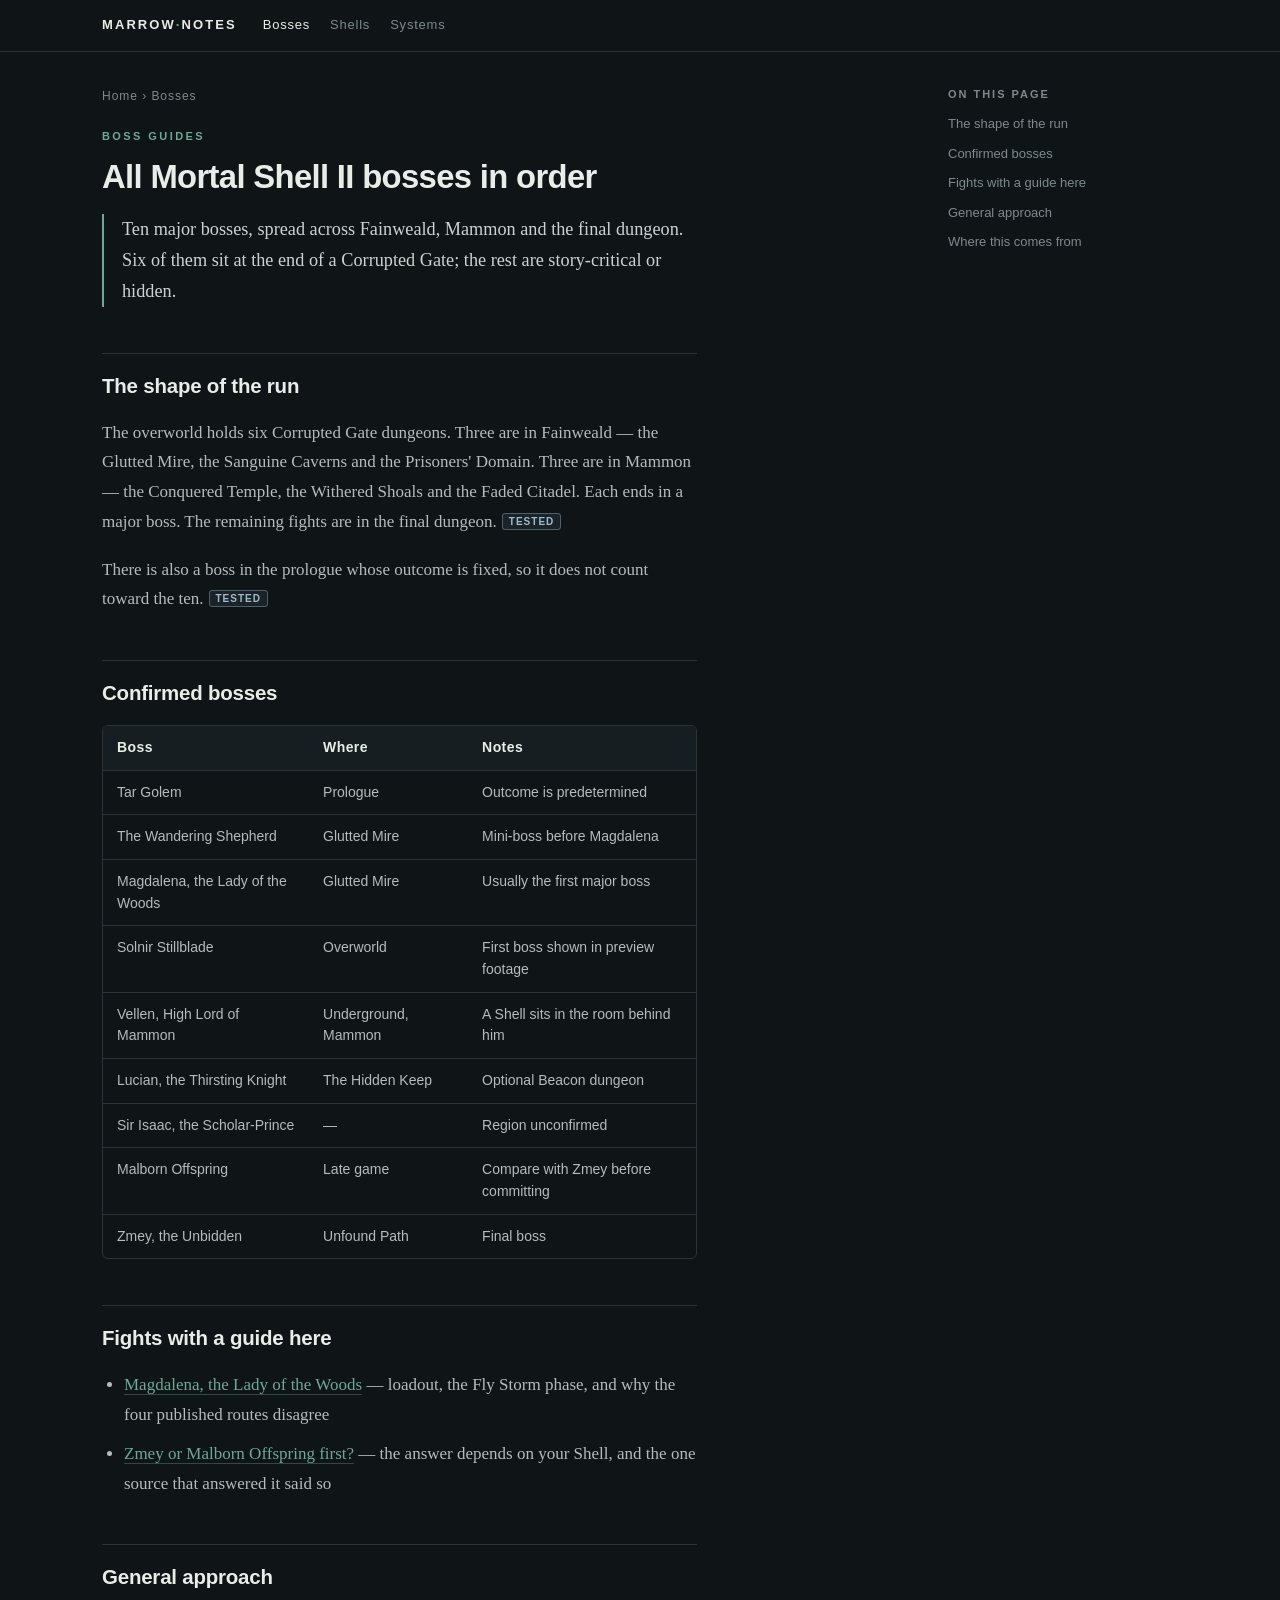
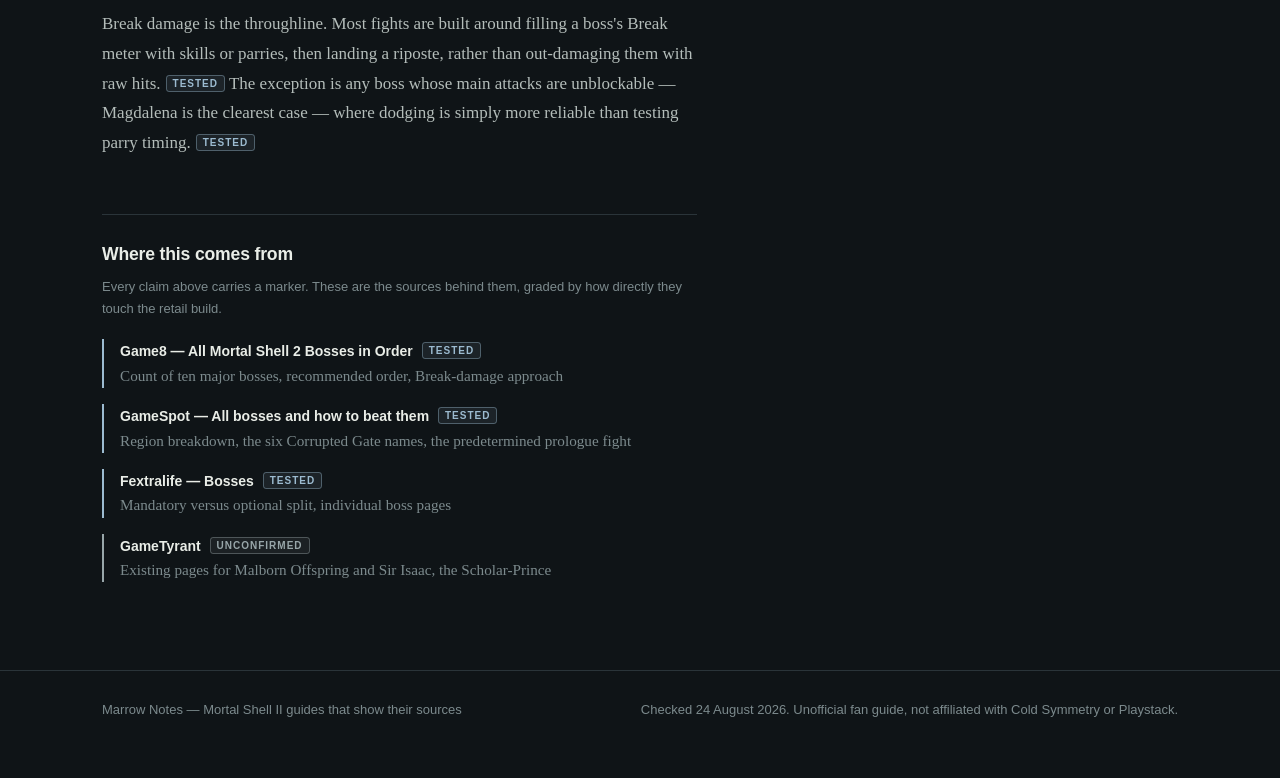
==== site/bosses/index.html @ 9f27d315 "feat: Marrow Notes 静态站 + GitHub Pages 部署 12 个页面的 Mortal Shell II 攻略站，Python 生成，无外部依赖。 canonical base" ====
<!DOCTYPE html>
<html lang="en">
<head>
<meta charset="utf-8">
<meta name="viewport" content="width=device-width, initial-scale=1">
<title>All Mortal Shell II bosses in order | Marrow Notes</title>
<meta name="description" content="The ten major bosses of Mortal Shell II, the region each one sits in, and which fights are optional. Includes the six Corrupted Gate dungeons.">
<link rel="canonical" href="https://kevin-wei-sudo.github.io/marrow-notes/bosses/index.html">
<meta name="robots" content="index, follow">
<meta property="og:type" content="article">
<meta property="og:title" content="All Mortal Shell II bosses in order | Marrow Notes">
<meta property="og:description" content="The ten major bosses of Mortal Shell II, the region each one sits in, and which fights are optional. Includes the six Corrupted Gate dungeons.">
<meta property="og:url" content="https://kevin-wei-sudo.github.io/marrow-notes/bosses/index.html">
<meta property="og:site_name" content="Marrow Notes">
<meta name="twitter:card" content="summary_large_image">
<meta name="twitter:title" content="All Mortal Shell II bosses in order | Marrow Notes">
<meta name="twitter:description" content="The ten major bosses of Mortal Shell II, the region each one sits in, and which fights are optional. Includes the six Corrupted Gate dungeons.">
<script type="application/ld+json">{"@context":"https://schema.org","@type":"Article","headline":"All Mortal Shell II bosses in order","description":"The ten major bosses of Mortal Shell II, the region each one sits in, and which fights are optional. Includes the six Corrupted Gate dungeons.","inLanguage":"en","dateModified":"2026-08-24","publisher":{"@type":"Organization","name":"Marrow Notes"}}</script>
<link rel="stylesheet" href="../assets/site.css">
</head>
<body>
<a class="skip" href="#main">Skip to content</a>
<header class="bar"><div class="bar-in">
  <a class="brand" href="../index.html">Marrow<span>&#183;</span>Notes</a>
  <nav class="nav" aria-label="Main"><a href="../bosses/index.html" aria-current="page">Bosses</a><a href="../shells/index.html">Shells</a><a href="../systems/index.html">Systems</a></nav>
</div></header>

<div class="wrap"><div class="cols">
<main id="main">
<nav class="crumb" aria-label="Breadcrumb"><a href="../index.html">Home</a> &rsaquo; Bosses</nav>
<p class="eyebrow">Boss guides</p>
<h1>All Mortal Shell II bosses in order</h1>
<p class="lede">Ten major bosses, spread across Fainweald, Mammon and the final dungeon. Six of them sit at the end of a Corrupted Gate; the rest are story-critical or hidden.</p>
<h2 id="the-shape-of-the-run">The shape of the run</h2>
<p>The overworld holds six Corrupted Gate dungeons. Three are in Fainweald — the Glutted Mire, the Sanguine Caverns and the Prisoners&#x27; Domain. Three are in Mammon — the Conquered Temple, the Withered Shoals and the Faded Citadel. Each ends in a major boss. The remaining fights are in the final dungeon.<span class="mk mk-t2" title="Reported by a guide site working from the retail build">Tested</span></p>
<p>There is also a boss in the prologue whose outcome is fixed, so it does not count toward the ten.<span class="mk mk-t2" title="Reported by a guide site working from the retail build">Tested</span></p>
<h2 id="confirmed-bosses">Confirmed bosses</h2>
<div class="tw"><table><thead><tr><th>Boss</th><th>Where</th><th>Notes</th></tr></thead><tbody><tr><td>Tar Golem</td><td>Prologue</td><td>Outcome is predetermined</td></tr><tr><td>The Wandering Shepherd</td><td>Glutted Mire</td><td>Mini-boss before Magdalena</td></tr><tr><td>Magdalena, the Lady of the Woods</td><td>Glutted Mire</td><td>Usually the first major boss</td></tr><tr><td>Solnir Stillblade</td><td>Overworld</td><td>First boss shown in preview footage</td></tr><tr><td>Vellen, High Lord of Mammon</td><td>Underground, Mammon</td><td>A Shell sits in the room behind him</td></tr><tr><td>Lucian, the Thirsting Knight</td><td>The Hidden Keep</td><td>Optional Beacon dungeon</td></tr><tr><td>Sir Isaac, the Scholar-Prince</td><td>—</td><td>Region unconfirmed</td></tr><tr><td>Malborn Offspring</td><td>Late game</td><td>Compare with Zmey before committing</td></tr><tr><td>Zmey, the Unbidden</td><td>Unfound Path</td><td>Final boss</td></tr></tbody></table></div>
<h2 id="fights-with-a-guide-here">Fights with a guide here</h2>
<ul><li><a href="../bosses/magdalena.html">Magdalena, the Lady of the Woods</a> — loadout, the Fly Storm phase, and why the four published routes disagree</li><li><a href="../bosses/zmey-or-malborn.html">Zmey or Malborn Offspring first?</a> — the answer depends on your Shell, and the one source that answered it said so</li></ul>
<h2 id="general-approach">General approach</h2>
<p>Break damage is the throughline. Most fights are built around filling a boss&#x27;s Break meter with skills or parries, then landing a riposte, rather than out-damaging them with raw hits.<span class="mk mk-t2" title="Reported by a guide site working from the retail build">Tested</span> The exception is any boss whose main attacks are unblockable — Magdalena is the clearest case — where dodging is simply more reliable than testing parry timing.<span class="mk mk-t2" title="Reported by a guide site working from the retail build">Tested</span></p>
<section class="src"><h2 id="where-this-comes-from">Where this comes from</h2><p class="hint">Every claim above carries a marker. These are the sources behind them, graded by how directly they touch the retail build.</p><ol><li class="s-t2"><span class="nm">Game8 — All Mortal Shell 2 Bosses in Order <span class="mk mk-t2" title="Reported by a guide site working from the retail build">Tested</span></span><span class="wh">Count of ten major bosses, recommended order, Break-damage approach</span></li><li class="s-t2"><span class="nm">GameSpot — All bosses and how to beat them <span class="mk mk-t2" title="Reported by a guide site working from the retail build">Tested</span></span><span class="wh">Region breakdown, the six Corrupted Gate names, the predetermined prologue fight</span></li><li class="s-t2"><span class="nm">Fextralife — Bosses <span class="mk mk-t2" title="Reported by a guide site working from the retail build">Tested</span></span><span class="wh">Mandatory versus optional split, individual boss pages</span></li><li class="s-t3"><span class="nm">GameTyrant <span class="mk mk-t3" title="Single source, or a claim we could not cross-check">Unconfirmed</span></span><span class="wh">Existing pages for Malborn Offspring and Sir Isaac, the Scholar-Prince</span></li></ol></section>
</main>
<nav class="toc" aria-label="On this page"><p class="toc-t">On this page</p><ul><li><a href="#the-shape-of-the-run">The shape of the run</a></li><li><a href="#confirmed-bosses">Confirmed bosses</a></li><li><a href="#fights-with-a-guide-here">Fights with a guide here</a></li><li><a href="#general-approach">General approach</a></li><li><a href="#where-this-comes-from">Where this comes from</a></li></ul></nav>
</div></div>

<footer><div class="foot">
  <span>Marrow Notes &mdash; Mortal Shell II guides that show their sources</span>
  <span>Checked 24 August 2026. Unofficial fan guide, not affiliated with Cold Symmetry or Playstack.</span>
</div></footer>
</body>
</html>
---- site/assets/site.css ----
:root{
  --ink:#0F1417; --stone:#171E22; --raise:#1D262B; --line:#2A3439;
  --ash:#B4BDBA; --bone:#E9EDE7; --slate:#7C8A8D;
  --verdigris:#6FA894; --ochre:#C99A4B; --steel:#84A3B8;
  --sans:"Helvetica Neue",Inter,Arial,system-ui,sans-serif;
  --serif:"Iowan Old Style","Palatino Linotype",Palatino,Georgia,serif;
  --wrap:1120px;
}
*{box-sizing:border-box}
html{-webkit-text-size-adjust:100%}
body{
  margin:0;background:var(--ink);color:var(--ash);
  font-family:var(--serif);font-size:17px;line-height:1.75;
  overflow-wrap:break-word;
}
a{color:var(--verdigris);text-decoration:none;border-bottom:1px solid rgba(111,168,148,.35)}
a:hover{border-bottom-color:var(--verdigris)}
a:focus-visible{outline:2px solid var(--verdigris);outline-offset:3px;border-radius:2px}
img{max-width:100%}

.skip{position:absolute;left:-9999px}
.skip:focus{left:12px;top:12px;background:var(--raise);color:var(--bone);padding:8px 14px;z-index:20;border-radius:4px}

.bar{border-bottom:1px solid var(--line);background:var(--ink);position:sticky;top:0;z-index:10}
.bar-in{max-width:var(--wrap);margin:0 auto;padding:14px 22px;display:flex;flex-wrap:wrap;gap:14px 26px;align-items:baseline}
.brand{font-family:var(--sans);font-weight:600;letter-spacing:.16em;text-transform:uppercase;font-size:13px;color:var(--bone);border:0}
.brand span{color:var(--verdigris)}
.nav{display:flex;gap:20px;font-family:var(--sans);font-size:13px;letter-spacing:.06em}
.nav a{color:var(--slate);border:0}
.nav a:hover,.nav a[aria-current]{color:var(--bone)}

.wrap{max-width:var(--wrap);margin:0 auto;padding:0 22px}
.cols{display:grid;grid-template-columns:1fr;gap:36px;padding:34px 0 72px}
@media(min-width:960px){.cols{grid-template-columns:minmax(0,1fr) 230px;gap:56px}}

main{min-width:0;max-width:70ch}
.crumb{font-family:var(--sans);font-size:12px;letter-spacing:.08em;color:var(--slate);margin:0 0 20px}
.crumb a{color:var(--slate);border:0}
.crumb a:hover{color:var(--ash)}
.eyebrow{font-family:var(--sans);font-size:11px;font-weight:600;letter-spacing:.22em;text-transform:uppercase;color:var(--verdigris);margin:0 0 12px}
h1{font-family:var(--sans);font-weight:600;font-size:2.05rem;line-height:1.15;letter-spacing:-.02em;color:var(--bone);margin:0 0 18px}
.lede{font-size:1.14rem;line-height:1.7;color:#CBD3D0;margin:0 0 8px;border-left:2px solid var(--verdigris);padding-left:18px}
h2{font-family:var(--sans);font-weight:600;font-size:1.28rem;letter-spacing:-.01em;color:var(--bone);margin:46px 0 14px;padding-top:14px;border-top:1px solid var(--line)}
h3{font-family:var(--sans);font-weight:600;font-size:1.02rem;color:var(--bone);margin:28px 0 8px}
p{margin:0 0 18px}
ul,ol{margin:0 0 18px;padding-left:22px}
li{margin:0 0 9px}
strong{color:var(--bone);font-weight:600}
code{font-family:ui-monospace,SFMono-Regular,Menlo,monospace;font-size:.88em;background:var(--raise);padding:2px 6px;border-radius:3px;color:#D6DEDA}

.tw{overflow-x:auto;margin:0 0 22px;border:1px solid var(--line);border-radius:6px}
table{border-collapse:collapse;width:100%;font-family:var(--sans);font-size:14px;line-height:1.55}
th,td{text-align:left;padding:11px 14px;border-bottom:1px solid var(--line);vertical-align:top}
th{color:var(--bone);font-weight:600;letter-spacing:.03em;background:var(--stone);white-space:nowrap}
tr:last-child td{border-bottom:0}

.mk{font-family:var(--sans);font-size:10px;font-weight:600;letter-spacing:.1em;text-transform:uppercase;
  padding:2px 6px;border-radius:3px;margin-left:5px;white-space:nowrap;vertical-align:2px;border:1px solid}
.mk-t1{color:#8FCBB4;border-color:rgba(143,203,180,.4);background:rgba(143,203,180,.09)}
.mk-t2{color:#9CBBD0;border-color:rgba(156,187,208,.4);background:rgba(156,187,208,.09)}
.mk-t3{color:#98A6A9;border-color:rgba(152,166,169,.4);background:rgba(152,166,169,.09)}
.mk-ugc{color:#B6A9C9;border-color:rgba(182,169,201,.4);background:rgba(182,169,201,.09)}

.call{border-left:3px solid var(--ochre);background:var(--stone);padding:16px 20px;margin:0 0 22px;border-radius:0 6px 6px 0}
.call .lab{display:block;font-family:var(--sans);font-size:11px;font-weight:600;letter-spacing:.18em;text-transform:uppercase;color:var(--ochre);margin-bottom:7px}
.call p{margin:0;font-size:.97rem}
.call-unconfirmed{border-left-color:var(--slate)}
.call-unconfirmed .lab{color:var(--slate)}

.src{margin:56px 0 0;border-top:1px solid var(--line);padding-top:24px}
.src h2{border:0;margin:0 0 6px;padding:0;font-size:1.1rem}
.src .hint{font-family:var(--sans);font-size:13px;color:var(--slate);margin:0 0 18px}
.src ol{list-style:none;padding:0;margin:0}
.src li{border-left:2px solid var(--line);padding:0 0 0 16px;margin:0 0 16px}
.src li.s-t1{border-left-color:#8FCBB4}
.src li.s-t2{border-left-color:#9CBBD0}
.src li.s-t3{border-left-color:#98A6A9}
.src li.s-ugc{border-left-color:#B6A9C9}
.src .nm{display:block;font-family:var(--sans);font-size:14px;font-weight:600;color:var(--bone)}
.src .wh{display:block;font-size:.95rem;color:var(--slate);line-height:1.6}

.toc{font-family:var(--sans);font-size:13px;line-height:1.5}
@media(min-width:960px){.toc{position:sticky;top:78px;align-self:start}}
.toc-t{font-size:11px;font-weight:600;letter-spacing:.18em;text-transform:uppercase;color:var(--slate);border:0;margin:0 0 12px;padding:0}
.toc ul{list-style:none;margin:0;padding:0}
.toc li{margin:0 0 10px}
.toc a{color:var(--slate);border:0;display:block}
.toc a:hover{color:var(--bone)}

.cards{list-style:none;padding:0;margin:0 0 22px}
.cards li{margin:0 0 12px}
.cards a{display:block;background:var(--stone);border:1px solid var(--line);border-left:3px solid var(--verdigris);
  border-radius:0 6px 6px 0;padding:15px 18px;color:var(--bone);font-family:var(--sans);font-size:15px;font-weight:600}
.cards a:hover{background:var(--raise)}
.cards .sub{display:block;font-family:var(--serif);font-weight:400;font-size:15px;color:var(--slate);margin-top:4px;line-height:1.6}

footer{border-top:1px solid var(--line);margin-top:0}
.foot{max-width:var(--wrap);margin:0 auto;padding:28px 22px 56px;font-family:var(--sans);font-size:13px;color:var(--slate);
  display:flex;flex-wrap:wrap;gap:10px 28px;justify-content:space-between}
.foot a{color:var(--slate)}

@media(max-width:600px){
  body{font-size:16px}
  h1{font-size:1.62rem}
  .lede{font-size:1.05rem;padding-left:14px}
  h2{font-size:1.16rem;margin-top:38px}
  .bar-in{padding:12px 18px;gap:10px 18px}
  .nav{gap:14px;font-size:12px;flex-wrap:wrap}
  .wrap{padding:0 18px}
  .cols{padding:26px 0 48px}
  .mk{margin-left:4px}
}
@media(prefers-reduced-motion:reduce){*{animation:none!important;transition:none!important}}
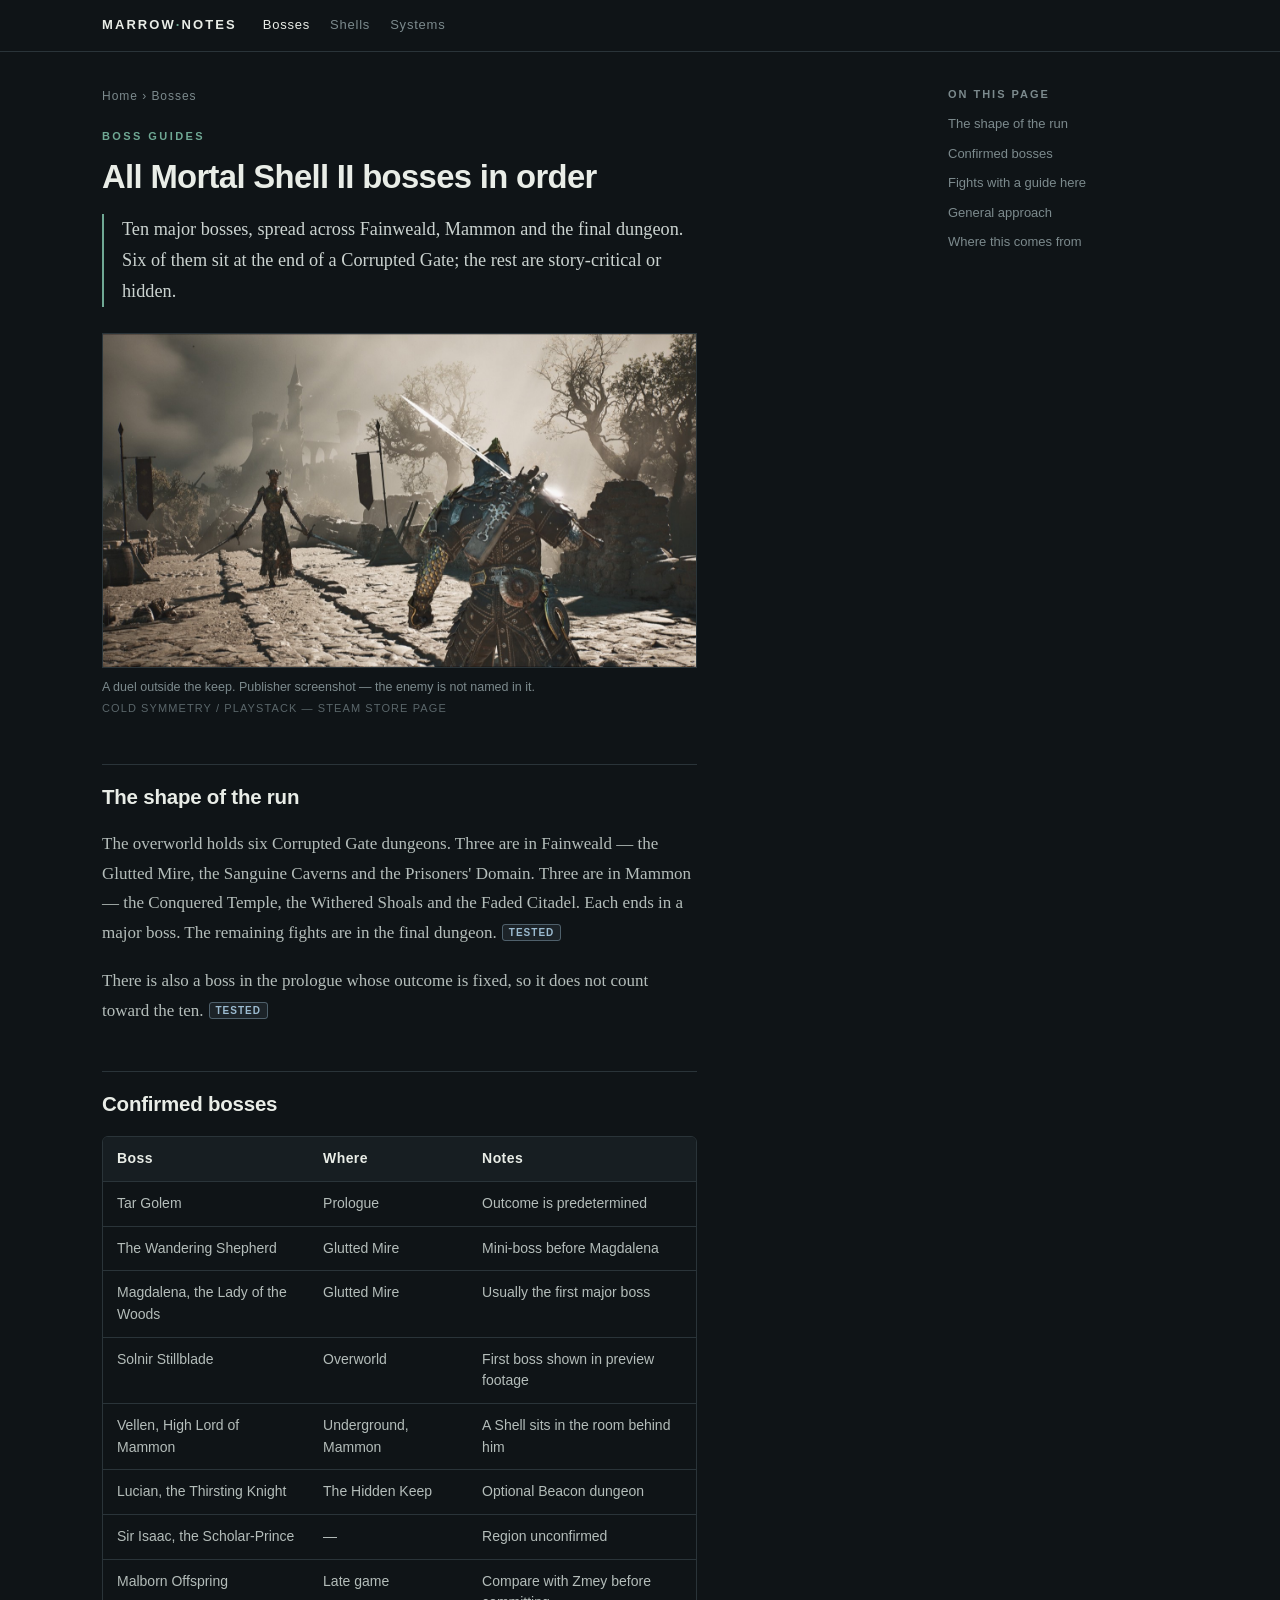
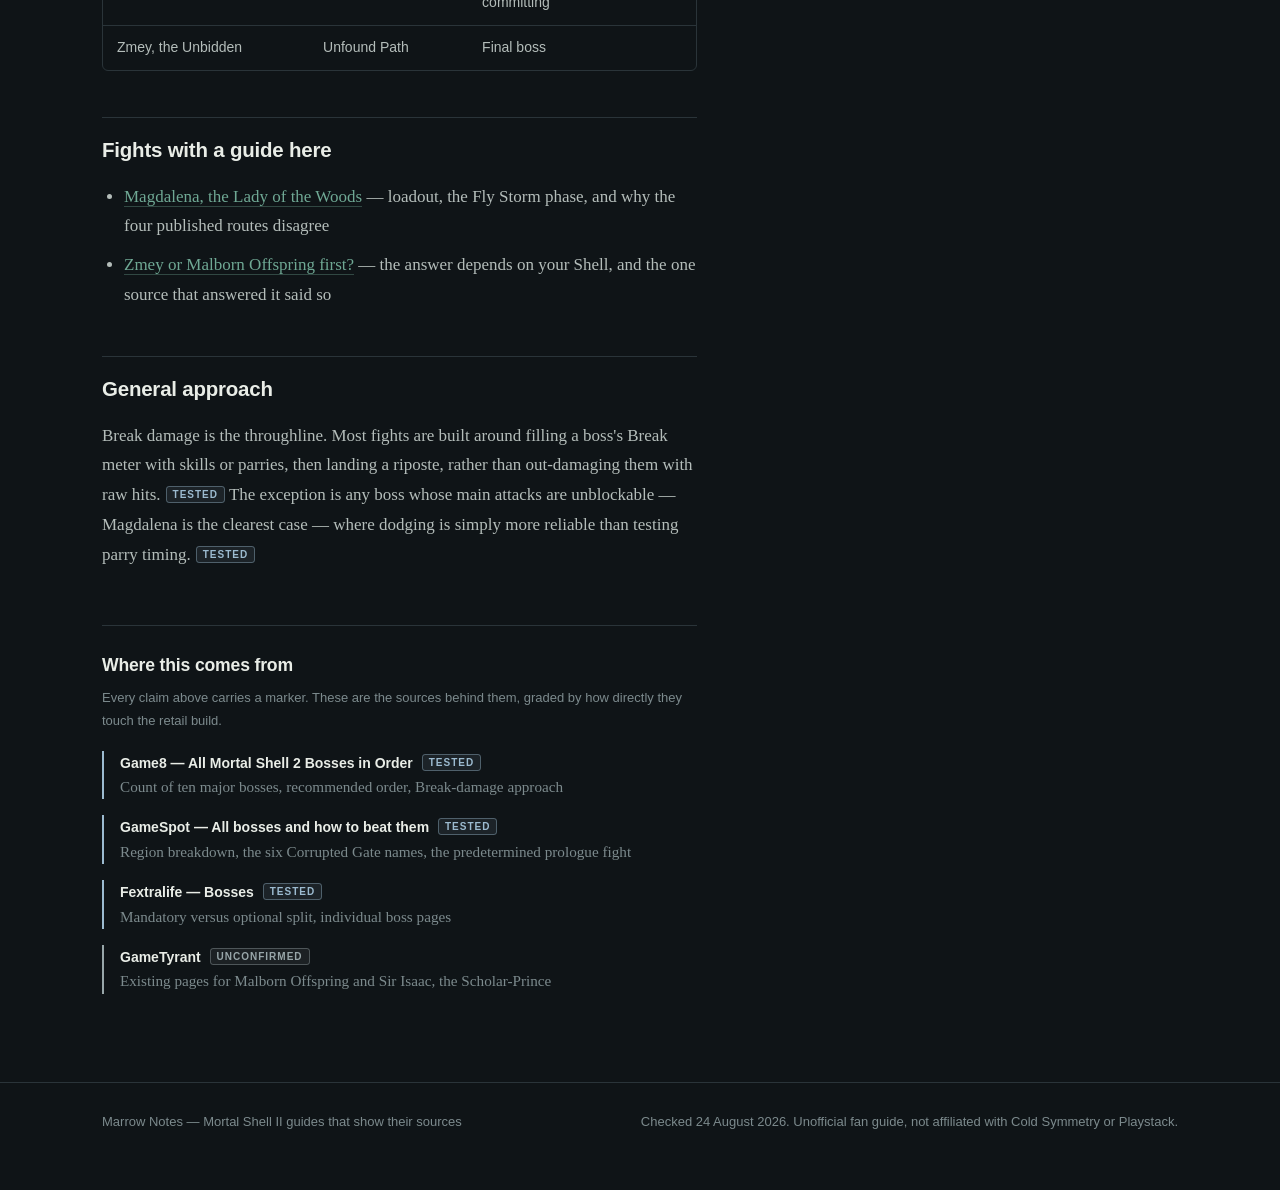
==== commit 34c25334: "feat: 加入发行商官方截图作页面配图 7 张取自 Steam 商店页 (app 2584270), 版权属 Cold Symmetry / Playstack, 每张图注带来源标注, README" ====
--- a/site/bosses/index.html
+++ b/site/bosses/index.html
@@ -12,11 +12,19 @@
 <meta property="og:description" content="The ten major bosses of Mortal Shell II, the region each one sits in, and which fights are optional. Includes the six Corrupted Gate dungeons.">
 <meta property="og:url" content="https://kevin-wei-sudo.github.io/marrow-notes/bosses/index.html">
 <meta property="og:site_name" content="Marrow Notes">
+<meta property="og:image" content="https://kevin-wei-sudo.github.io/marrow-notes/og/bosses-index.jpg">
+<meta property="og:image:type" content="image/jpeg">
+<meta property="og:image:width" content="1200">
+<meta property="og:image:height" content="630">
+<meta property="og:image:alt" content="All Mortal Shell II bosses in order — Marrow Notes">
 <meta name="twitter:card" content="summary_large_image">
 <meta name="twitter:title" content="All Mortal Shell II bosses in order | Marrow Notes">
 <meta name="twitter:description" content="The ten major bosses of Mortal Shell II, the region each one sits in, and which fights are optional. Includes the six Corrupted Gate dungeons.">
+<meta name="twitter:image" content="https://kevin-wei-sudo.github.io/marrow-notes/og/bosses-index.jpg">
 <script type="application/ld+json">{"@context":"https://schema.org","@type":"Article","headline":"All Mortal Shell II bosses in order","description":"The ten major bosses of Mortal Shell II, the region each one sits in, and which fights are optional. Includes the six Corrupted Gate dungeons.","inLanguage":"en","dateModified":"2026-08-24","publisher":{"@type":"Organization","name":"Marrow Notes"}}</script>
 <link rel="stylesheet" href="../assets/site.css">
+<link rel="icon" href="../assets/favicon.svg" type="image/svg+xml">
+<link rel="apple-touch-icon" href="../assets/apple-touch-icon.png">
 </head>
 <body>
 <a class="skip" href="#main">Skip to content</a>
@@ -31,6 +39,7 @@
 <p class="eyebrow">Boss guides</p>
 <h1>All Mortal Shell II bosses in order</h1>
 <p class="lede">Ten major bosses, spread across Fainweald, Mammon and the final dungeon. Six of them sit at the end of a Corrupted Gate; the rest are story-critical or hidden.</p>
+<figure class="hero"><img src="../shots/castle-duel.jpg" width="1400" height="788" alt="A duel outside the keep. Publisher screenshot — the enemy is not named in it." loading="lazy" decoding="async"><figcaption>A duel outside the keep. Publisher screenshot — the enemy is not named in it. <span class="credit">Cold Symmetry / Playstack — Steam store page</span></figcaption></figure>
 <h2 id="the-shape-of-the-run">The shape of the run</h2>
 <p>The overworld holds six Corrupted Gate dungeons. Three are in Fainweald — the Glutted Mire, the Sanguine Caverns and the Prisoners&#x27; Domain. Three are in Mammon — the Conquered Temple, the Withered Shoals and the Faded Citadel. Each ends in a major boss. The remaining fights are in the final dungeon.<span class="mk mk-t2" title="Reported by a guide site working from the retail build">Tested</span></p>
 <p>There is also a boss in the prologue whose outcome is fixed, so it does not count toward the ten.<span class="mk mk-t2" title="Reported by a guide site working from the retail build">Tested</span></p>
--- a/site/assets/site.css
+++ b/site/assets/site.css
@@ -40,6 +40,10 @@
 .eyebrow{font-family:var(--sans);font-size:11px;font-weight:600;letter-spacing:.22em;text-transform:uppercase;color:var(--verdigris);margin:0 0 12px}
 h1{font-family:var(--sans);font-weight:600;font-size:2.05rem;line-height:1.15;letter-spacing:-.02em;color:var(--bone);margin:0 0 18px}
 .lede{font-size:1.14rem;line-height:1.7;color:#CBD3D0;margin:0 0 8px;border-left:2px solid var(--verdigris);padding-left:18px}
+.hero{margin:26px 0 30px}
+.hero img{display:block;width:100%;height:auto;border:1px solid var(--line);background:var(--stone)}
+.hero figcaption{font-family:var(--sans);font-size:12.5px;line-height:1.6;color:var(--slate);margin-top:9px}
+.hero .credit{display:block;font-size:11px;letter-spacing:.1em;text-transform:uppercase;color:#5A666A;margin-top:3px}
 h2{font-family:var(--sans);font-weight:600;font-size:1.28rem;letter-spacing:-.01em;color:var(--bone);margin:46px 0 14px;padding-top:14px;border-top:1px solid var(--line)}
 h3{font-family:var(--sans);font-weight:600;font-size:1.02rem;color:var(--bone);margin:28px 0 8px}
 p{margin:0 0 18px}
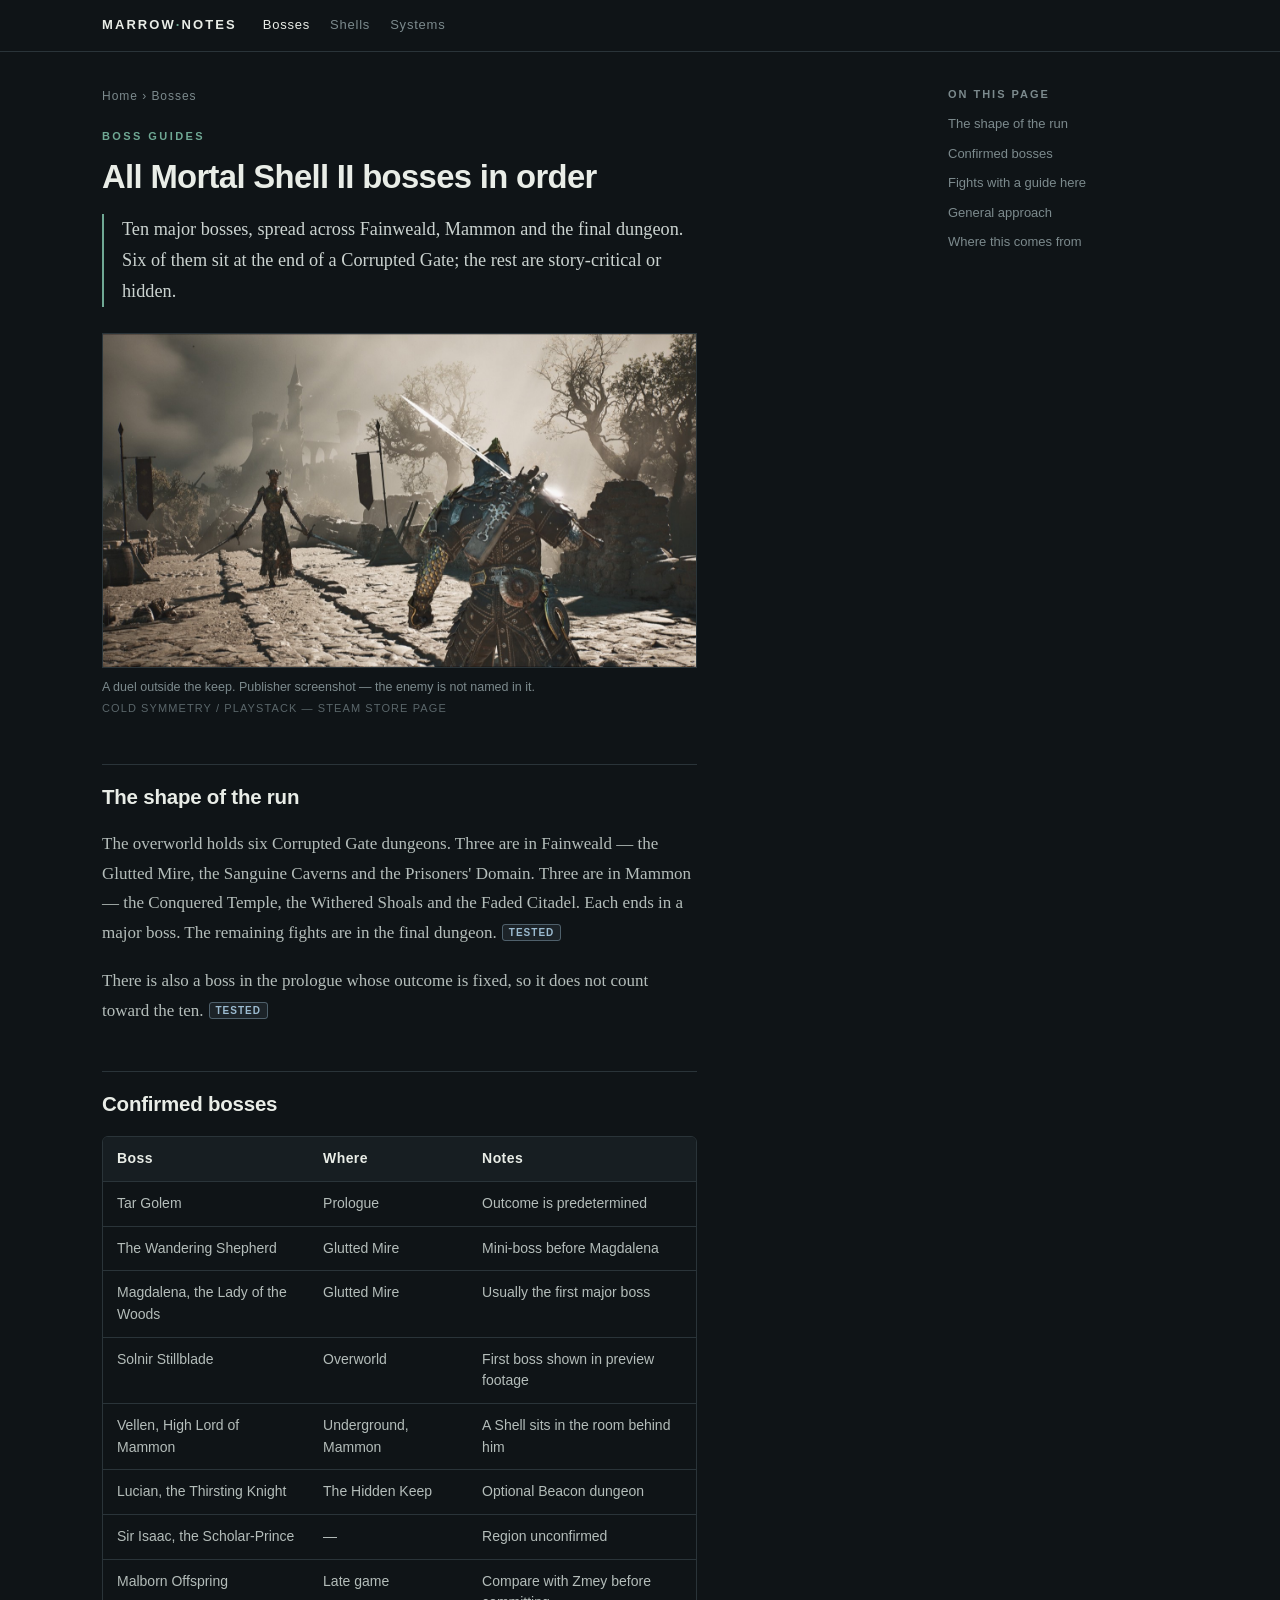
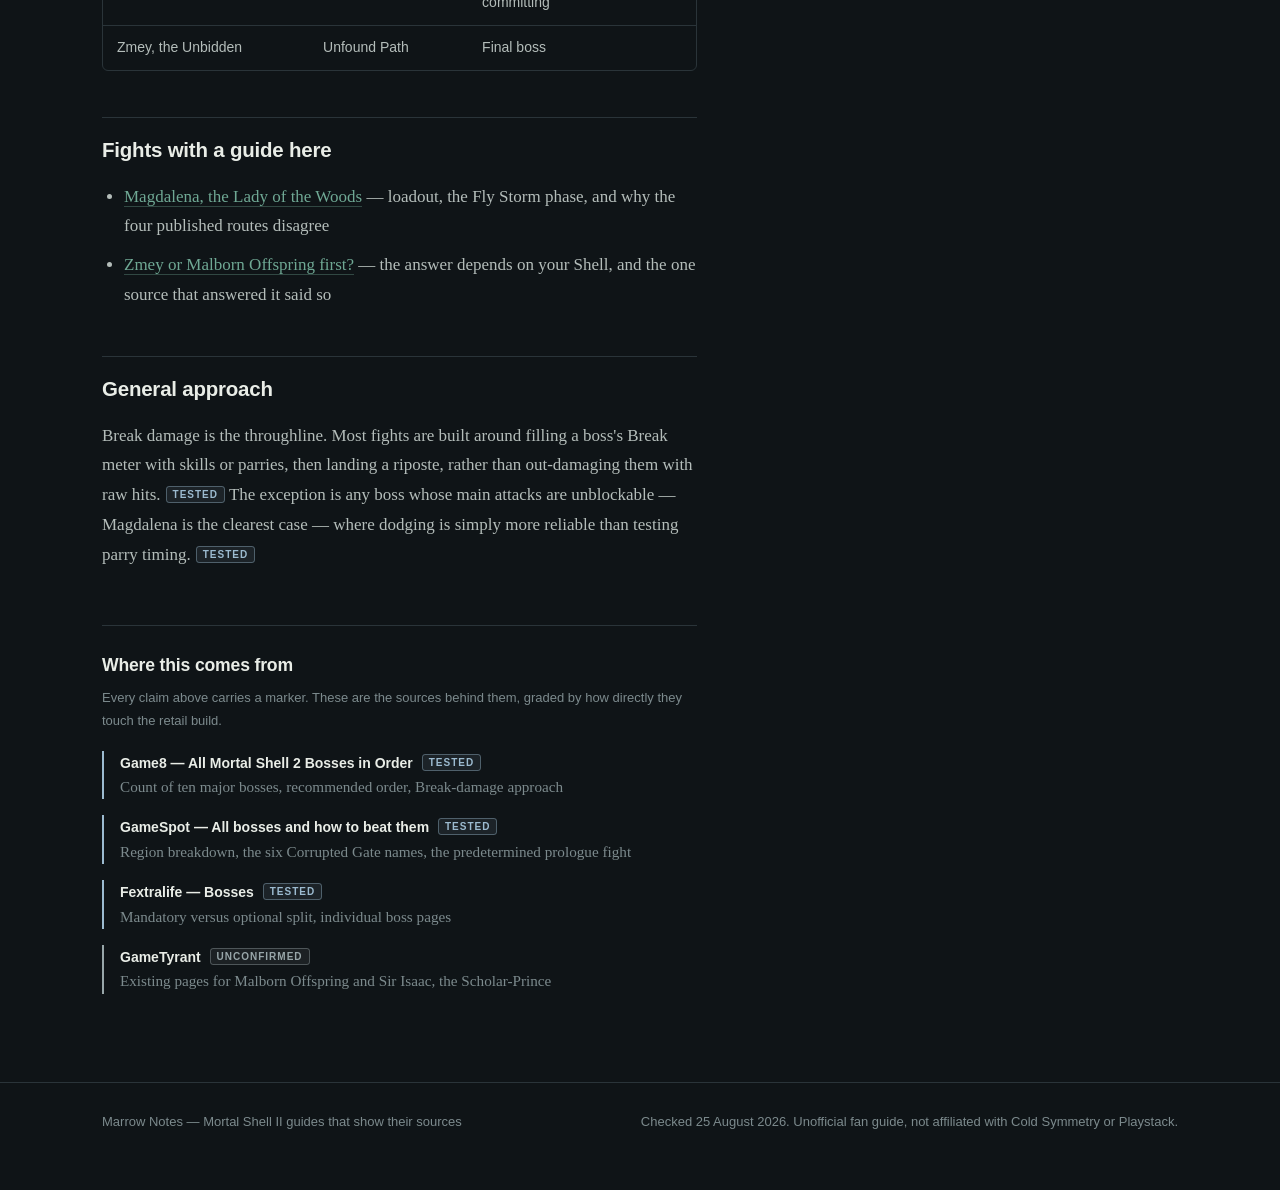
==== commit 89ac6f99: "feat: 部署到 Vercel, canonical 切到 Vercel 域名 主域名定为 marrow-notes-mu.vercel.app; GitHub Pages 那份的 canonica" ====
--- a/site/bosses/index.html
+++ b/site/bosses/index.html
@@ -5,14 +5,14 @@
 <meta name="viewport" content="width=device-width, initial-scale=1">
 <title>All Mortal Shell II bosses in order | Marrow Notes</title>
 <meta name="description" content="The ten major bosses of Mortal Shell II, the region each one sits in, and which fights are optional. Includes the six Corrupted Gate dungeons.">
-<link rel="canonical" href="https://kevin-wei-sudo.github.io/marrow-notes/bosses/index.html">
+<link rel="canonical" href="https://marrow-notes-mu.vercel.app/bosses/index.html">
 <meta name="robots" content="index, follow">
 <meta property="og:type" content="article">
 <meta property="og:title" content="All Mortal Shell II bosses in order | Marrow Notes">
 <meta property="og:description" content="The ten major bosses of Mortal Shell II, the region each one sits in, and which fights are optional. Includes the six Corrupted Gate dungeons.">
-<meta property="og:url" content="https://kevin-wei-sudo.github.io/marrow-notes/bosses/index.html">
+<meta property="og:url" content="https://marrow-notes-mu.vercel.app/bosses/index.html">
 <meta property="og:site_name" content="Marrow Notes">
-<meta property="og:image" content="https://kevin-wei-sudo.github.io/marrow-notes/og/bosses-index.jpg">
+<meta property="og:image" content="https://marrow-notes-mu.vercel.app/og/bosses-index.jpg">
 <meta property="og:image:type" content="image/jpeg">
 <meta property="og:image:width" content="1200">
 <meta property="og:image:height" content="630">
@@ -20,7 +20,7 @@
 <meta name="twitter:card" content="summary_large_image">
 <meta name="twitter:title" content="All Mortal Shell II bosses in order | Marrow Notes">
 <meta name="twitter:description" content="The ten major bosses of Mortal Shell II, the region each one sits in, and which fights are optional. Includes the six Corrupted Gate dungeons.">
-<meta name="twitter:image" content="https://kevin-wei-sudo.github.io/marrow-notes/og/bosses-index.jpg">
+<meta name="twitter:image" content="https://marrow-notes-mu.vercel.app/og/bosses-index.jpg">
 <script type="application/ld+json">{"@context":"https://schema.org","@type":"Article","headline":"All Mortal Shell II bosses in order","description":"The ten major bosses of Mortal Shell II, the region each one sits in, and which fights are optional. Includes the six Corrupted Gate dungeons.","inLanguage":"en","dateModified":"2026-08-24","publisher":{"@type":"Organization","name":"Marrow Notes"}}</script>
 <link rel="stylesheet" href="../assets/site.css">
 <link rel="icon" href="../assets/favicon.svg" type="image/svg+xml">
@@ -56,7 +56,7 @@
 
 <footer><div class="foot">
   <span>Marrow Notes &mdash; Mortal Shell II guides that show their sources</span>
-  <span>Checked 24 August 2026. Unofficial fan guide, not affiliated with Cold Symmetry or Playstack.</span>
+  <span>Checked 25 August 2026. Unofficial fan guide, not affiliated with Cold Symmetry or Playstack.</span>
 </div></footer>
 </body>
 </html>
